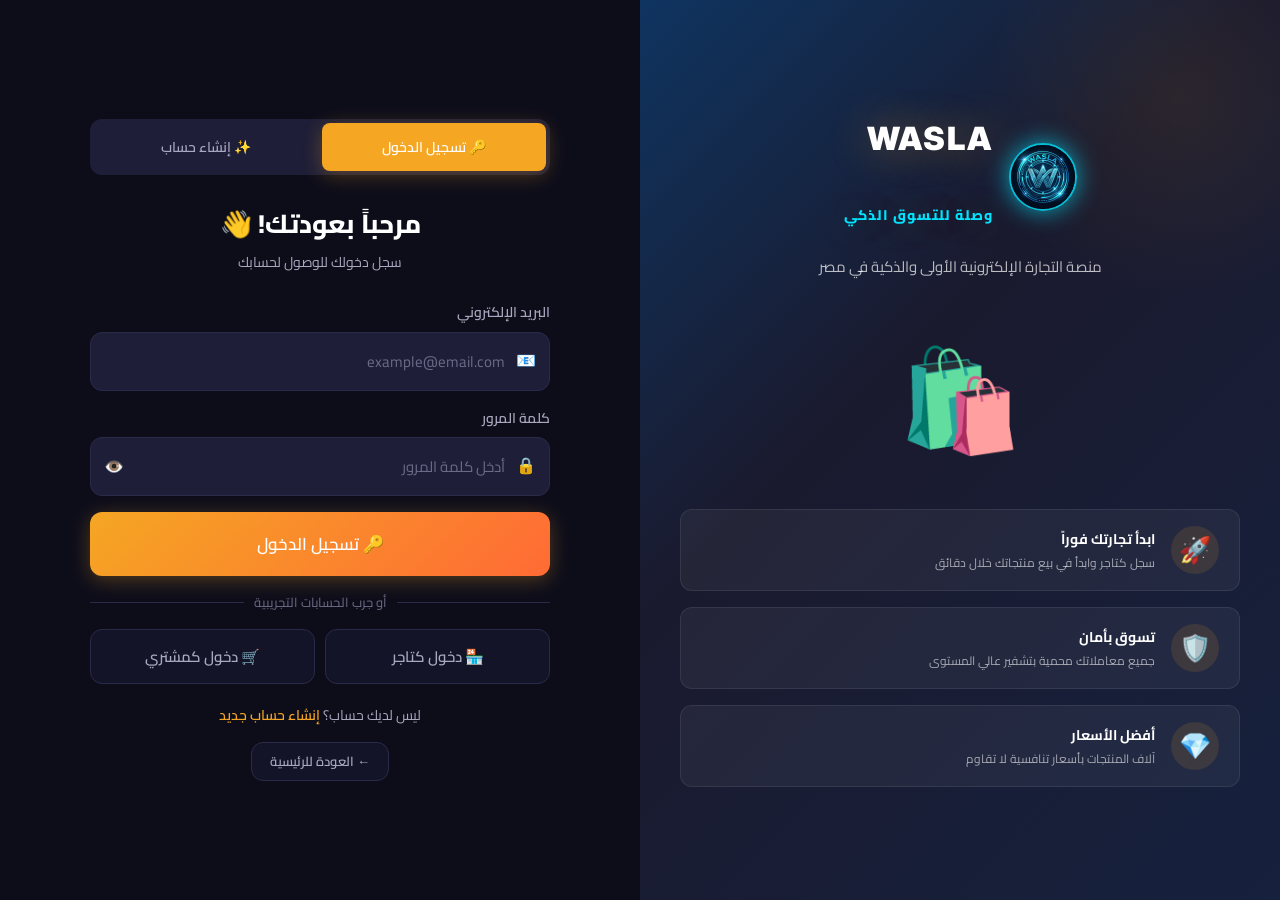
==== auth.html @ 7442930f "Add files via upload" ====
<!DOCTYPE html>
<html lang="ar" dir="rtl">
<head>
  <meta charset="UTF-8">
  <meta name="viewport" content="width=device-width, initial-scale=1.0">
  <title>تسجيل الدخول وإنشاء حساب - WASLA | وصلة</title>
  <link rel="icon" type="image/png" href="assets/logo.png">
  <link rel="stylesheet" href="css/style.css">
  <script>
    // Permanent session check: If already logged in, redirect directly to dashboard or shop!
    try {
      const rawUser = localStorage.getItem('souq_current_user');
      if (rawUser) {
        const u = JSON.parse(rawUser);
        if (u && u.id) {
          window.location.replace(u.role === 'merchant' ? 'merchant.html' : 'shop.html');
        }
      }
    } catch (e) {}
  </script>
  <style>
    body { min-height: 100vh; background: var(--bg-main); }
    .auth-page {
      min-height: 100vh;
      display: grid;
      grid-template-columns: 1fr 1fr;
    }
    .auth-left {
      background: linear-gradient(135deg, #0f3460 0%, #1a1a2e 40%, #16213e 100%);
      display: flex;
      flex-direction: column;
      justify-content: center;
      align-items: center;
      padding: 60px 40px;
      position: relative;
      overflow: hidden;
    }
    .auth-left::before {
      content: '';
      position: absolute;
      top: -100px; right: -100px;
      width: 400px; height: 400px;
      border-radius: 50%;
      background: radial-gradient(circle, rgba(245,166,35,0.08) 0%, transparent 70%);
    }
    .auth-left-content { position: relative; z-index: 2; text-align: center; width: 100%; }
    .auth-logo { font-size: 48px; font-weight: 900; color: var(--primary); margin-bottom: 8px; text-shadow: 0 0 40px rgba(245,166,35,0.4); }
    .auth-logo span { color: white; }
    .auth-tagline { color: rgba(255,255,255,0.7); font-size: 15px; margin-bottom: 40px; }
    .auth-features { display: flex; flex-direction: column; gap: 16px; text-align: right; }
    .auth-feature {
      display: flex; align-items: center; gap: 16px;
      background: rgba(255,255,255,0.05);
      border: 1px solid rgba(255,255,255,0.08);
      border-radius: var(--radius-md);
      padding: 16px 20px;
    }
    .auth-feature-icon {
      font-size: 26px; flex-shrink: 0;
      width: 48px; height: 48px;
      background: rgba(245,166,35,0.12);
      border-radius: 50%;
      display: flex; align-items: center; justify-content: center;
    }
    .auth-feature h4 { font-size: 14px; font-weight: 700; margin-bottom: 3px; }
    .auth-feature p { font-size: 12px; color: rgba(255,255,255,0.6); }
    .auth-illustration { margin: 30px 0; font-size: 100px; animation: heroFloat 4s ease-in-out infinite; display: block; }
    @keyframes heroFloat { 0%,100%{transform:translateY(0)} 50%{transform:translateY(-15px)} }

    .auth-right {
      display: flex; flex-direction: column;
      justify-content: center; align-items: center;
      padding: 40px 32px;
      background: var(--bg-main);
      overflow-y: auto;
    }
    .auth-box { width: 100%; max-width: 460px; }
    .auth-header { text-align: center; margin-bottom: 28px; }
    .auth-header h2 { font-size: 26px; font-weight: 800; margin-bottom: 6px; }
    .auth-header p { color: var(--text-secondary); font-size: 14px; }

    .auth-tabs {
      display: grid; grid-template-columns: 1fr 1fr;
      background: var(--bg-input);
      border-radius: var(--radius-md);
      padding: 4px; margin-bottom: 28px; gap: 4px;
    }
    .auth-tab {
      padding: 11px; border-radius: var(--radius-sm);
      text-align: center; font-size: 14px; font-weight: 600;
      cursor: pointer; transition: var(--transition);
      color: var(--text-secondary); font-family: var(--font-ar);
      border: none; background: transparent;
    }
    .auth-tab.active { background: var(--primary); color: white; box-shadow: var(--shadow-primary); }

    .role-selector { display: grid; grid-template-columns: 1fr 1fr; gap: 12px; margin-bottom: 20px; }
    .role-card {
      border: 2px solid var(--border);
      border-radius: var(--radius-md);
      padding: 18px 12px; text-align: center;
      cursor: pointer; transition: var(--transition);
      background: var(--bg-card); position: relative;
    }
    .role-card:hover { border-color: var(--primary); background: rgba(245,166,35,0.05); }
    .role-card.selected {
      border-color: var(--primary);
      background: rgba(245,166,35,0.08);
      box-shadow: 0 0 0 3px rgba(245,166,35,0.12);
    }
    .role-card-check {
      position: absolute; top: 8px; left: 8px;
      width: 20px; height: 20px; border-radius: 50%;
      background: var(--primary); color: white;
      display: flex; align-items: center; justify-content: center;
      font-size: 11px; font-weight: 700;
      opacity: 0; transition: var(--transition);
    }
    .role-card.selected .role-card-check { opacity: 1; }
    .role-icon { font-size: 36px; margin-bottom: 8px; display: block; }
    .role-title { font-size: 15px; font-weight: 700; margin-bottom: 4px; }
    .role-desc { font-size: 11px; color: var(--text-muted); line-height: 1.5; }

    .auth-form { display: flex; flex-direction: column; gap: 16px; }
    .input-group { position: relative; }
    .input-icon {
      position: absolute; right: 14px; top: 50%;
      transform: translateY(-50%); color: var(--text-muted);
      font-size: 16px; pointer-events: none;
    }
    .input-with-icon { padding-right: 44px !important; }
    .password-toggle {
      position: absolute; left: 14px; top: 50%;
      transform: translateY(-50%); background: none;
      border: none; color: var(--text-muted); cursor: pointer;
      font-size: 16px; padding: 0; transition: var(--transition);
    }
    .password-toggle:hover { color: var(--primary); }
    .form-row { display: grid; grid-template-columns: 1fr 1fr; gap: 12px; }

    .auth-divider {
      display: flex; align-items: center; gap: 10px;
      color: var(--text-muted); font-size: 13px;
    }
    .auth-divider::before, .auth-divider::after {
      content: ''; flex: 1; height: 1px; background: var(--border);
    }

    .error-msg {
      background: rgba(239,68,68,0.1);
      border: 1px solid rgba(239,68,68,0.3);
      border-radius: var(--radius-sm);
      padding: 10px 14px; color: var(--danger);
      font-size: 13px; display: none;
    }
    .error-msg.show { display: block; }
    .success-msg {
      background: rgba(34,197,94,0.1);
      border: 1px solid rgba(34,197,94,0.3);
      border-radius: var(--radius-sm);
      padding: 10px 14px; color: var(--success);
      font-size: 13px; display: none;
    }
    .success-msg.show { display: block; }

    .auth-footer { text-align: center; margin-top: 20px; font-size: 14px; color: var(--text-secondary); }
    .auth-footer a { color: var(--primary); font-weight: 600; cursor: pointer; }
    .terms-text { font-size: 12px; color: var(--text-muted); text-align: center; line-height: 1.6; }
    .terms-text a { color: var(--primary); }

    .auth-mobile-logo { display: none; }
    @media (max-width: 900px) {
      .auth-page { grid-template-columns: 1fr; }
      .auth-left { display: none; }
      .auth-mobile-logo { display: flex; }
      .auth-right { padding: 24px 16px; }
      .auth-box { max-width: 440px; }
    }
  </style>
</head>
<body>
  <div class="auth-page">
    <!-- Left Branding -->
    <div class="auth-left">
      <div class="auth-left-content">
        <div class="auth-logo" style="display:flex;align-items:center;gap:16px;justify-content:center">
          <img src="assets/logo.png" alt="WASLA Logo" style="width:68px;height:68px;border-radius:50%;box-shadow:0 0 24px rgba(0,229,255,0.7);border:2px solid rgba(0,229,255,0.8)">
          <div style="text-align:right">
            <span style="font-family:var(--font-en);font-size:32px;font-weight:900;letter-spacing:2px;color:white;display:block">WASLA</span>
            <span style="font-size:14px;color:var(--brand-cyan);font-weight:800;letter-spacing:1px">وصلة للتسوق الذكي</span>
          </div>
        </div>
        <p class="auth-tagline" style="margin-top:14px">منصة التجارة الإلكترونية الأولى والذكية في مصر</p>
        <span class="auth-illustration">🛍️</span>
        <div class="auth-features">
          <div class="auth-feature">
            <div class="auth-feature-icon">🚀</div>
            <div><h4>ابدأ تجارتك فوراً</h4><p>سجل كتاجر وابدأ في بيع منتجاتك خلال دقائق</p></div>
          </div>
          <div class="auth-feature">
            <div class="auth-feature-icon">🛡️</div>
            <div><h4>تسوق بأمان</h4><p>جميع معاملاتك محمية بتشفير عالي المستوى</p></div>
          </div>
          <div class="auth-feature">
            <div class="auth-feature-icon">💎</div>
            <div><h4>أفضل الأسعار</h4><p>آلاف المنتجات بأسعار تنافسية لا تقاوم</p></div>
          </div>
        </div>
      </div>
    </div>

    <!-- Right Form -->
    <div class="auth-right">
      <div class="auth-box">
        <!-- Mobile Logo (< 900px) -->
        <div class="auth-mobile-logo" style="align-items:center;gap:12px;justify-content:center;margin-bottom:20px">
          <img src="assets/logo.png" alt="WASLA Logo" style="width:46px;height:46px;border-radius:50%;box-shadow:0 0 16px rgba(0,229,255,0.6)">
          <div style="text-align:right">
            <span style="font-family:var(--font-en);font-size:22px;font-weight:900;color:white;letter-spacing:1px">WASLA</span>
            <span style="font-size:11px;color:var(--brand-cyan);font-weight:800;display:block">وصلة للتسوق الذكي</span>
          </div>
        </div>
        <div class="auth-tabs">
          <button class="auth-tab active" id="login-tab" onclick="switchTab('login')">🔑 تسجيل الدخول</button>
          <button class="auth-tab" id="register-tab" onclick="switchTab('register')">✨ إنشاء حساب</button>
        </div>

        <!-- LOGIN -->
        <div id="login-section">
          <div class="auth-header">
            <h2>مرحباً بعودتك! 👋</h2>
            <p>سجل دخولك للوصول لحسابك</p>
          </div>
          <form class="auth-form" onsubmit="handleLogin(event)">
            <div id="login-error" class="error-msg"></div>
            <div class="form-group">
              <label>البريد الإلكتروني</label>
              <div class="input-group">
                <span class="input-icon">📧</span>
                <input type="email" id="login-email" class="form-input input-with-icon" placeholder="example@email.com" required>
              </div>
            </div>
            <div class="form-group">
              <label>كلمة المرور</label>
              <div class="input-group">
                <span class="input-icon">🔒</span>
                <input type="password" id="login-password" class="form-input input-with-icon" placeholder="أدخل كلمة المرور" required style="padding-left:44px">
                <button type="button" class="password-toggle" onclick="togglePassword('login-password',this)">👁️</button>
              </div>
            </div>
            <button type="submit" class="btn btn-primary btn-full btn-lg" id="login-btn">🔑 تسجيل الدخول</button>
            <div class="auth-divider">أو جرب الحسابات التجريبية</div>
            <div style="display:grid;grid-template-columns:1fr 1fr;gap:10px">
              <button type="button" class="btn btn-ghost" onclick="demoLogin('merchant')">🏪 دخول كتاجر</button>
              <button type="button" class="btn btn-ghost" onclick="demoLogin('buyer')">🛒 دخول كمشتري</button>
            </div>
          </form>
        </div>

        <!-- REGISTER -->
        <div id="register-section" style="display:none">
          <div class="auth-header">
            <h2>إنشاء حساب جديد ✨</h2>
            <p>اختر نوع حسابك وابدأ الآن</p>
          </div>
          <div class="role-selector">
            <div class="role-card selected" id="role-buyer" onclick="selectRole('buyer')">
              <div class="role-card-check">✓</div>
              <span class="role-icon">🛒</span>
              <div class="role-title">مشتري</div>
              <div class="role-desc">تصفح وشترِ من آلاف المنتجات</div>
            </div>
            <div class="role-card" id="role-merchant" onclick="selectRole('merchant')">
              <div class="role-card-check">✓</div>
              <span class="role-icon">🏪</span>
              <div class="role-title">تاجر</div>
              <div class="role-desc">بيع منتجاتك لملايين العملاء</div>
            </div>
          </div>
          <form class="auth-form" onsubmit="handleRegister(event)">
            <div id="register-error" class="error-msg"></div>
            <div id="register-success" class="success-msg"></div>
            <div class="form-row">
              <div class="form-group">
                <label>الاسم الأول</label>
                <div class="input-group">
                  <span class="input-icon">👤</span>
                  <input type="text" id="reg-fname" class="form-input input-with-icon" placeholder="الاسم الأول" required>
                </div>
              </div>
              <div class="form-group">
                <label>الاسم الأخير</label>
                <div class="input-group">
                  <span class="input-icon">👤</span>
                  <input type="text" id="reg-lname" class="form-input input-with-icon" placeholder="الاسم الأخير" required>
                </div>
              </div>
            </div>
            <div class="form-group">
              <label>البريد الإلكتروني</label>
              <div class="input-group">
                <span class="input-icon">📧</span>
                <input type="email" id="reg-email" class="form-input input-with-icon" placeholder="example@email.com" required>
              </div>
            </div>
            <div class="form-group">
              <label>رقم الهاتف</label>
              <div class="input-group">
                <span class="input-icon">📱</span>
                <input type="tel" id="reg-phone" class="form-input input-with-icon" placeholder="01XXXXXXXXX">
              </div>
            </div>
            <div class="form-group" id="store-name-group" style="display:none">
              <label>اسم المتجر</label>
              <div class="input-group">
                <span class="input-icon">🏪</span>
                <input type="text" id="reg-store" class="form-input input-with-icon" placeholder="اسم متجرك">
              </div>
            </div>
            <div class="form-group">
              <label>كلمة المرور</label>
              <div class="input-group">
                <span class="input-icon">🔒</span>
                <input type="password" id="reg-password" class="form-input input-with-icon" placeholder="6 أحرف على الأقل" required style="padding-left:44px">
                <button type="button" class="password-toggle" onclick="togglePassword('reg-password',this)">👁️</button>
              </div>
            </div>
            <div class="form-group">
              <label>تأكيد كلمة المرور</label>
              <div class="input-group">
                <span class="input-icon">🔒</span>
                <input type="password" id="reg-password2" class="form-input input-with-icon" placeholder="أعد إدخال كلمة المرور" required style="padding-left:44px">
                <button type="button" class="password-toggle" onclick="togglePassword('reg-password2',this)">👁️</button>
              </div>
            </div>
            <button type="submit" class="btn btn-primary btn-full btn-lg" id="register-btn">✨ إنشاء الحساب</button>
            <p class="terms-text">بالتسجيل، أنت توافق على <a href="#">شروط الخدمة</a> و<a href="#">سياسة الخصوصية</a></p>
          </form>
        </div>

        <div class="auth-footer">
          <span id="auth-switch-text">ليس لديك حساب؟</span>
          <a id="auth-switch-link" onclick="switchTab('register')"> إنشاء حساب جديد</a>
        </div>
        <div style="margin-top:16px;text-align:center">
          <a href="index.html" class="btn btn-ghost btn-sm">← العودة للرئيسية</a>
        </div>
      </div>
    </div>
  </div>

  <div id="toast-container" class="toast-container"></div>
  <script src="js/app.js"></script>
  <script>
    let selectedRole = 'buyer';

    function switchTab(tab) {
      const isLogin = tab === 'login';
      document.getElementById('login-section').style.display = isLogin ? 'block' : 'none';
      document.getElementById('register-section').style.display = isLogin ? 'none' : 'block';
      document.getElementById('login-tab').classList.toggle('active', isLogin);
      document.getElementById('register-tab').classList.toggle('active', !isLogin);
      document.getElementById('auth-switch-text').textContent = isLogin ? 'ليس لديك حساب؟' : 'لديك حساب بالفعل؟';
      const link = document.getElementById('auth-switch-link');
      link.textContent = isLogin ? ' إنشاء حساب جديد' : ' تسجيل الدخول';
      link.onclick = () => switchTab(isLogin ? 'register' : 'login');
    }

    function selectRole(role) {
      selectedRole = role;
      document.getElementById('role-buyer').classList.toggle('selected', role === 'buyer');
      document.getElementById('role-merchant').classList.toggle('selected', role === 'merchant');
      document.getElementById('store-name-group').style.display = role === 'merchant' ? 'block' : 'none';
    }

    function togglePassword(id, btn) {
      const inp = document.getElementById(id);
      inp.type = inp.type === 'password' ? 'text' : 'password';
      btn.textContent = inp.type === 'password' ? '👁️' : '🙈';
    }

    function handleLogin(e) {
      e.preventDefault();
      const email = document.getElementById('login-email').value.trim();
      const password = document.getElementById('login-password').value;
      const errorEl = document.getElementById('login-error');
      const btn = document.getElementById('login-btn');
      btn.textContent = '⏳ جاري التحقق...'; btn.disabled = true;
      setTimeout(() => {
        const user = UsersDB.findByEmail(email);
        if (!user || user.password !== password) {
          errorEl.textContent = '❌ البريد الإلكتروني أو كلمة المرور غير صحيحة';
          errorEl.classList.add('show');
          btn.textContent = '🔑 تسجيل الدخول'; btn.disabled = false;
          return;
        }
        errorEl.classList.remove('show');
        Auth.login(user);
        showToast('مرحباً ' + user.name + '! 👋', 'success');
        setTimeout(() => { window.location.href = user.role === 'merchant' ? 'merchant.html' : 'shop.html'; }, 800);
      }, 700);
    }

    function handleRegister(e) {
      e.preventDefault();
      const fname = document.getElementById('reg-fname').value.trim();
      const lname = document.getElementById('reg-lname').value.trim();
      const email = document.getElementById('reg-email').value.trim();
      const phone = document.getElementById('reg-phone').value.trim();
      const store = document.getElementById('reg-store').value.trim();
      const pass = document.getElementById('reg-password').value;
      const pass2 = document.getElementById('reg-password2').value;
      const errEl = document.getElementById('register-error');
      const sucEl = document.getElementById('register-success');
      const btn = document.getElementById('register-btn');
      errEl.classList.remove('show'); sucEl.classList.remove('show');
      if (pass.length < 6) { errEl.textContent = '⚠️ كلمة المرور 6 أحرف على الأقل'; errEl.classList.add('show'); return; }
      if (pass !== pass2) { errEl.textContent = '⚠️ كلمتا المرور غير متطابقتان'; errEl.classList.add('show'); return; }
      if (UsersDB.findByEmail(email)) { errEl.textContent = '⚠️ البريد الإلكتروني مستخدم بالفعل'; errEl.classList.add('show'); return; }
      btn.textContent = '⏳ جاري الإنشاء...'; btn.disabled = true;
      setTimeout(() => {
        const user = UsersDB.add({ name: fname + ' ' + lname, email, phone, password: pass, role: selectedRole, storeName: selectedRole === 'merchant' ? store : null });
        Auth.login(user);
        sucEl.textContent = '🎉 تم إنشاء حسابك بنجاح! جاري التحويل...';
        sucEl.classList.add('show');
        setTimeout(() => { window.location.href = selectedRole === 'merchant' ? 'merchant.html' : 'shop.html'; }, 1000);
      }, 800);
    }

    function demoLogin(role) {
      const email = role === 'merchant'
        ? (UsersDB.findByEmail('merchant@wasla.com') ? 'merchant@wasla.com' : 'merchant@souqplus.com')
        : (UsersDB.findByEmail('buyer@wasla.com') ? 'buyer@wasla.com' : 'buyer@souqplus.com');
      let user = UsersDB.findByEmail(email);
      if (!user) user = UsersDB.add({ name: role === 'merchant' ? 'متجر وصلة التجريبي' : 'مشتري تجريبي', email, password: '123456', role, storeName: role === 'merchant' ? 'متجر وصلة إكسبريس' : null });
      Auth.login(user);
      showToast('دخلت كـ ' + (role === 'merchant' ? 'تاجر' : 'مشتري') + ' تجريبي 👋', 'success');
      setTimeout(() => { window.location.href = role === 'merchant' ? 'merchant.html' : 'shop.html'; }, 700);
    }

    document.addEventListener('DOMContentLoaded', () => {
      Auth.init();
      seedData();
      if (Auth.isLoggedIn()) {
        window.location.replace(Auth.isMerchant() ? 'merchant.html' : 'shop.html');
        return;
      }
      if (window.location.hash === '#register') switchTab('register');
    });
  </script>
</body>
</html>
---- css/style.css ----
/* ===================================
   SOUQ PLUS - Main Stylesheet
   =================================== */

@import url('https://fonts.googleapis.com/css2?family=Cairo:wght@300;400;500;600;700;800;900&family=Inter:wght@300;400;500;600;700&display=swap');

/* ===== CSS VARIABLES ===== */
:root {
  --primary: #f5a623;
  --primary-dark: #e0921a;
  --primary-light: #ffc95e;
  --brand-cyan: #00e5ff;
  --brand-cyan-dark: #00b4d8;
  --brand-cyan-glow: 0 0 20px rgba(0, 229, 255, 0.45);
  --brand-blue: #0084ff;
  --brand-gradient: linear-gradient(135deg, #00e5ff 0%, #0084ff 100%);
  --secondary: #1a1a2e;
  --secondary-light: #16213e;
  --accent: #0f3460;
  --accent-light: #1a4d8f;
  --bg-main: #0d0d1a;
  --bg-card: #141428;
  --bg-card-hover: #1c1c35;
  --bg-input: #1e1e38;
  --text-primary: #ffffff;
  --text-secondary: #a8a8c0;
  --text-muted: #6b6b88;
  --border: #2a2a4a;
  --border-light: #3a3a5c;
  --success: #22c55e;
  --danger: #ef4444;
  --warning: #f59e0b;
  --info: #3b82f6;
  --gradient-primary: linear-gradient(135deg, #f5a623, #ff6b35);
  --gradient-dark: linear-gradient(135deg, #1a1a2e, #0f3460);
  --gradient-card: linear-gradient(145deg, #141428, #1e1e38);
  --shadow-sm: 0 2px 8px rgba(0,0,0,0.3);
  --shadow-md: 0 4px 20px rgba(0,0,0,0.4);
  --shadow-lg: 0 8px 40px rgba(0,0,0,0.5);
  --shadow-primary: 0 4px 20px rgba(245,166,35,0.3);
  --radius-sm: 8px;
  --radius-md: 12px;
  --radius-lg: 20px;
  --radius-xl: 30px;
  --transition: all 0.3s cubic-bezier(0.4, 0, 0.2, 1);
  --font-ar: 'Cairo', sans-serif;
  --font-en: 'Inter', sans-serif;
}

/* ===== RESET & BASE ===== */
*, *::before, *::after {
  margin: 0;
  padding: 0;
  box-sizing: border-box;
}

html {
  scroll-behavior: smooth;
  overflow-x: hidden;
  max-width: 100vw;
}

body {
  font-family: var(--font-ar);
  background-color: var(--bg-main);
  color: var(--text-primary);
  line-height: 1.6;
  overflow-x: hidden;
  max-width: 100vw;
  width: 100%;
  direction: rtl;
}

body.ltr {
  direction: ltr;
  font-family: var(--font-en);
}

a {
  text-decoration: none;
  color: inherit;
  transition: var(--transition);
}

ul { list-style: none; }

img {
  max-width: 100%;
  display: block;
}

input, button, textarea, select {
  font-family: inherit;
  outline: none;
  border: none;
}

/* ===== SCROLLBAR ===== */
::-webkit-scrollbar { width: 6px; }
::-webkit-scrollbar-track { background: var(--bg-main); }
::-webkit-scrollbar-thumb { background: var(--border-light); border-radius: 3px; }
::-webkit-scrollbar-thumb:hover { background: var(--primary); }

/* ===== UTILITY CLASSES ===== */
.container {
  max-width: 1400px;
  margin: 0 auto;
  padding: 0 24px;
}

.flex { display: flex; }
.flex-center { display: flex; align-items: center; justify-content: center; }
.flex-between { display: flex; align-items: center; justify-content: space-between; }
.flex-col { display: flex; flex-direction: column; }
.gap-1 { gap: 8px; }
.gap-2 { gap: 16px; }
.gap-3 { gap: 24px; }
.gap-4 { gap: 32px; }

.grid-2 { display: grid; grid-template-columns: repeat(2, 1fr); gap: 24px; }
.grid-3 { display: grid; grid-template-columns: repeat(3, 1fr); gap: 24px; }
.grid-4 { display: grid; grid-template-columns: repeat(4, 1fr); gap: 24px; }

.text-center { text-align: center; }
.text-primary-color { color: var(--primary); }
.text-muted { color: var(--text-muted); }
.text-secondary { color: var(--text-secondary); }

.mt-1 { margin-top: 8px; }
.mt-2 { margin-top: 16px; }
.mt-3 { margin-top: 24px; }
.mt-4 { margin-top: 32px; }
.mb-1 { margin-bottom: 8px; }
.mb-2 { margin-bottom: 16px; }
.mb-3 { margin-bottom: 24px; }
.mb-4 { margin-bottom: 32px; }

.hidden { display: none !important; }
.visible { display: block !important; }

/* ===== BUTTONS ===== */
.btn {
  display: inline-flex;
  align-items: center;
  justify-content: center;
  gap: 8px;
  padding: 12px 28px;
  border-radius: var(--radius-md);
  font-size: 15px;
  font-weight: 600;
  cursor: pointer;
  transition: var(--transition);
  border: none;
  font-family: var(--font-ar);
  white-space: nowrap;
}

.btn-primary {
  background: var(--gradient-primary);
  color: white;
  box-shadow: var(--shadow-primary);
}

.btn-primary:hover {
  transform: translateY(-2px);
  box-shadow: 0 8px 30px rgba(245,166,35,0.4);
}

.btn-primary:active { transform: translateY(0); }

.btn-secondary {
  background: transparent;
  color: var(--primary);
  border: 2px solid var(--primary);
}

.btn-secondary:hover {
  background: var(--primary);
  color: white;
  transform: translateY(-2px);
}

.btn-ghost {
  background: var(--bg-card);
  color: var(--text-secondary);
  border: 1px solid var(--border);
}

.btn-ghost:hover {
  background: var(--bg-card-hover);
  color: var(--text-primary);
  border-color: var(--border-light);
}

.btn-danger {
  background: var(--danger);
  color: white;
}

.btn-danger:hover {
  background: #dc2626;
  transform: translateY(-2px);
}

.btn-success {
  background: var(--success);
  color: white;
}

.btn-success:hover {
  background: #16a34a;
  transform: translateY(-2px);
}

.btn-sm { padding: 8px 18px; font-size: 13px; }
.btn-lg { padding: 16px 40px; font-size: 17px; }
.btn-icon { padding: 10px; border-radius: 50%; width: 42px; height: 42px; }
.btn-full { width: 100%; }

/* ===== INPUTS ===== */
.form-group {
  display: flex;
  flex-direction: column;
  gap: 8px;
}

.form-group label {
  font-size: 14px;
  font-weight: 600;
  color: var(--text-secondary);
}

.form-input {
  background: var(--bg-input);
  border: 1.5px solid var(--border);
  border-radius: var(--radius-md);
  padding: 14px 18px;
  color: var(--text-primary);
  font-size: 15px;
  font-family: var(--font-ar);
  transition: var(--transition);
  width: 100%;
}

.form-input:focus {
  border-color: var(--primary);
  box-shadow: 0 0 0 3px rgba(245,166,35,0.15);
  background: var(--bg-card);
}

.form-input::placeholder { color: var(--text-muted); }

.form-input.error {
  border-color: var(--danger);
  box-shadow: 0 0 0 3px rgba(239,68,68,0.15);
}

select.form-input {
  cursor: pointer;
  appearance: none;
}

textarea.form-input {
  resize: vertical;
  min-height: 100px;
}

/* ===== NAVBAR ===== */
.navbar {
  position: sticky;
  top: 0;
  z-index: 1000;
  background: rgba(13, 13, 26, 0.97);
  backdrop-filter: blur(24px);
  -webkit-backdrop-filter: blur(24px);
  border-bottom: 1px solid var(--border);
  padding: 0 24px;
  box-shadow: 0 2px 20px rgba(0,0,0,0.3);
}

.navbar-inner {
  max-width: 1400px;
  margin: 0 auto;
  height: 68px;
  display: flex;
  align-items: center;
  justify-content: space-between;
  gap: 20px;
}

.navbar-logo {
  display: flex;
  align-items: center;
  gap: 12px;
  text-decoration: none;
  flex-shrink: 0;
  transition: var(--transition);
}

.navbar-logo-img {
  width: 44px;
  height: 44px;
  border-radius: 50%;
  object-fit: cover;
  box-shadow: 0 0 16px rgba(0, 229, 255, 0.6);
  border: 2px solid rgba(0, 229, 255, 0.7);
  transition: transform 0.3s cubic-bezier(0.4, 0, 0.2, 1), box-shadow 0.3s ease;
  flex-shrink: 0;
}

.navbar-logo:hover .navbar-logo-img {
  transform: rotate(10deg) scale(1.08);
  box-shadow: 0 0 25px rgba(0, 229, 255, 0.9);
}

.navbar-brand-text {
  display: flex;
  flex-direction: column;
  line-height: 1.1;
}

.navbar-brand-name {
  font-family: var(--font-en);
  font-weight: 900;
  font-size: 20px;
  letter-spacing: 2px;
  color: #ffffff;
  text-shadow: 0 0 14px rgba(0, 229, 255, 0.5);
  display: flex;
  align-items: center;
  gap: 4px;
}

.navbar-brand-sub {
  font-family: var(--font-ar);
  font-size: 11px;
  font-weight: 800;
  color: var(--brand-cyan);
  letter-spacing: 0.8px;
}

/* Mobile search container hidden on desktop, rendered on mobile */
.navbar-mobile-search {
  display: none;
  width: 100%;
  padding: 4px 0 10px 0;
  box-sizing: border-box;
}

.mobile-search-inner {
  position: relative;
  width: 100%;
  display: flex;
  align-items: center;
}

.mobile-search-icon {
  position: absolute;
  right: 14px;
  top: 50%;
  transform: translateY(-50%);
  font-size: 15px;
  color: var(--text-muted);
  pointer-events: none;
  z-index: 2;
}

.mobile-search-inner input {
  width: 100%;
  background: var(--bg-input);
  border: 1.5px solid var(--border);
  border-radius: 50px;
  padding: 9px 38px 9px 65px;
  color: var(--text-primary);
  font-size: 13px;
  font-family: var(--font-ar);
  outline: none;
  transition: var(--transition);
  box-sizing: border-box;
}

.mobile-search-inner input:focus {
  border-color: var(--brand-cyan);
  box-shadow: 0 0 0 3px rgba(0, 229, 255, 0.15);
  background: var(--bg-card);
}

.mobile-search-go {
  position: absolute;
  left: 5px;
  top: 50%;
  transform: translateY(-50%);
  background: var(--brand-gradient);
  border: none;
  border-radius: 50px;
  padding: 6px 14px;
  cursor: pointer;
  display: flex;
  align-items: center;
  justify-content: center;
  color: #0b1329;
  font-weight: 800;
  font-size: 12px;
  font-family: var(--font-ar);
  box-shadow: 0 2px 8px rgba(0, 229, 255, 0.35);
  transition: var(--transition);
}

.mobile-search-go:hover {
  transform: translateY(-50%) scale(1.05);
  box-shadow: 0 0 14px rgba(0, 229, 255, 0.6);
}

.navbar-search {
  flex: 1;
  max-width: 560px;
  position: relative;
}

.navbar-search input {
  width: 100%;
  background: var(--bg-input);
  border: 1.5px solid var(--border);
  border-radius: var(--radius-xl);
  padding: 10px 50px 10px 20px;
  color: var(--text-primary);
  font-size: 14px;
  font-family: var(--font-ar);
  transition: var(--transition);
}

.navbar-search input:focus {
  border-color: var(--primary);
  box-shadow: 0 0 0 3px rgba(245,166,35,0.12);
  background: var(--bg-card);
}

.navbar-search input::placeholder { color: var(--text-muted); }

.navbar-search-btn {
  position: absolute;
  left: 8px;
  top: 50%;
  transform: translateY(-50%);
  background: var(--gradient-primary);
  border: none;
  border-radius: 50%;
  width: 34px;
  height: 34px;
  cursor: pointer;
  display: flex;
  align-items: center;
  justify-content: center;
  color: white;
  font-size: 15px;
  transition: var(--transition);
}

.navbar-search-btn:hover { transform: translateY(-50%) scale(1.1); }

.navbar-actions {
  display: flex;
  align-items: center;
  gap: 8px;
}

.nav-icon-btn {
  position: relative;
  background: var(--bg-card);
  border: 1px solid var(--border);
  border-radius: var(--radius-md);
  padding: 10px 14px;
  color: var(--text-secondary);
  cursor: pointer;
  display: flex;
  align-items: center;
  gap: 6px;
  font-size: 14px;
  font-family: var(--font-ar);
  transition: var(--transition);
  text-decoration: none;
}

.nav-icon-btn:hover {
  border-color: var(--primary);
  color: var(--primary);
  background: var(--bg-card-hover);
}

.nav-badge {
  position: absolute;
  top: -6px;
  left: -6px;
  background: var(--primary);
  color: white;
  font-size: 10px;
  font-weight: 700;
  width: 18px;
  height: 18px;
  border-radius: 50%;
  display: flex;
  align-items: center;
  justify-content: center;
}

.nav-desktop-only {
  display: inline-flex;
}

.nav-label-desktop {
  display: inline;
}

.nav-login-pill {
  position: relative;
  background: rgba(0, 229, 255, 0.12);
  border: 1px solid rgba(0, 229, 255, 0.35);
  border-radius: var(--radius-xl);
  padding: 8px 14px;
  color: var(--brand-cyan);
  cursor: pointer;
  display: inline-flex;
  align-items: center;
  gap: 6px;
  font-size: 13px;
  font-weight: 700;
  font-family: var(--font-ar);
  transition: var(--transition);
  text-decoration: none;
}

.nav-login-pill:hover {
  background: rgba(0, 229, 255, 0.22);
  border-color: var(--brand-cyan);
  color: #ffffff;
  box-shadow: 0 0 12px rgba(0, 229, 255, 0.3);
}

.nav-user-menu {
  position: relative;
}

.nav-user-btn {
  display: flex;
  align-items: center;
  gap: 10px;
  background: var(--bg-card);
  border: 1px solid var(--border);
  border-radius: var(--radius-md);
  padding: 8px 14px;
  cursor: pointer;
  transition: var(--transition);
  color: var(--text-primary);
  font-family: var(--font-ar);
  font-size: 14px;
}

.nav-user-btn:hover {
  border-color: var(--primary);
  background: var(--bg-card-hover);
}

.nav-user-avatar {
  width: 32px;
  height: 32px;
  border-radius: 50%;
  background: var(--gradient-primary);
  display: flex;
  align-items: center;
  justify-content: center;
  font-weight: 700;
  font-size: 13px;
  color: white;
}

.nav-dropdown {
  position: absolute;
  top: calc(100% + 10px);
  left: 0;
  background: var(--bg-card);
  border: 1px solid var(--border);
  border-radius: var(--radius-md);
  min-width: 180px;
  box-shadow: var(--shadow-lg);
  opacity: 0;
  visibility: hidden;
  transform: translateY(-10px);
  transition: var(--transition);
  z-index: 100;
  overflow: hidden;
}

.nav-user-menu:hover .nav-dropdown,
.nav-dropdown.show {
  opacity: 1;
  visibility: visible;
  transform: translateY(0);
}

.nav-dropdown a, .nav-dropdown button {
  display: flex;
  align-items: center;
  gap: 10px;
  padding: 12px 18px;
  color: var(--text-secondary);
  font-size: 14px;
  transition: var(--transition);
  cursor: pointer;
  width: 100%;
  background: transparent;
  font-family: var(--font-ar);
  text-align: right;
}

.nav-dropdown a:hover, .nav-dropdown button:hover {
  background: var(--bg-card-hover);
  color: var(--primary);
}

/* ===== HERO SECTION ===== */
.hero {
  position: relative;
  min-height: 600px;
  display: flex;
  align-items: center;
  overflow: hidden;
  background: var(--gradient-dark);
}

.hero-bg {
  position: absolute;
  inset: 0;
  background: 
    radial-gradient(ellipse at 70% 50%, rgba(245,166,35,0.08) 0%, transparent 60%),
    radial-gradient(ellipse at 30% 80%, rgba(15,52,96,0.4) 0%, transparent 60%);
}

.hero-particles {
  position: absolute;
  inset: 0;
  overflow: hidden;
}

.hero-particle {
  position: absolute;
  border-radius: 50%;
  animation: float 6s ease-in-out infinite;
}

@keyframes float {
  0%, 100% { transform: translateY(0px) rotate(0deg); opacity: 0.5; }
  50% { transform: translateY(-30px) rotate(180deg); opacity: 1; }
}

.hero-content {
  position: relative;
  z-index: 2;
  max-width: 1400px;
  margin: 0 auto;
  padding: 80px 24px;
  display: grid;
  grid-template-columns: 1fr 1fr;
  gap: 60px;
  align-items: center;
}

.hero-text h1 {
  font-size: clamp(36px, 5vw, 60px);
  font-weight: 900;
  line-height: 1.2;
  margin-bottom: 20px;
}

.hero-text h1 .highlight {
  background: var(--gradient-primary);
  -webkit-background-clip: text;
  -webkit-text-fill-color: transparent;
  background-clip: text;
}

.hero-text p {
  font-size: 18px;
  color: var(--text-secondary);
  margin-bottom: 36px;
  line-height: 1.8;
}

.hero-actions {
  display: flex;
  gap: 16px;
  flex-wrap: wrap;
}

.hero-stats {
  display: flex;
  gap: 32px;
  margin-top: 48px;
}

.hero-stat {
  text-align: center;
}

.hero-stat-num {
  font-size: 28px;
  font-weight: 800;
  color: var(--primary);
}

.hero-stat-label {
  font-size: 13px;
  color: var(--text-muted);
}

.hero-image {
  display: flex;
  justify-content: center;
  align-items: center;
  position: relative;
}

.hero-image img {
  border-radius: var(--radius-lg);
  box-shadow: var(--shadow-lg), 0 0 60px rgba(245,166,35,0.15);
  animation: heroFloat 4s ease-in-out infinite;
  max-height: 450px;
  object-fit: cover;
}

@keyframes heroFloat {
  0%, 100% { transform: translateY(0px); }
  50% { transform: translateY(-15px); }
}

/* ===== CATEGORY SECTION ===== */
.section {
  padding: 60px 0;
}

.section-header {
  margin-bottom: 40px;
}

.section-header h2 {
  font-size: 28px;
  font-weight: 800;
}

.section-header h2 .bar {
  display: inline-block;
  width: 4px;
  height: 28px;
  background: var(--gradient-primary);
  border-radius: 2px;
  margin-left: 12px;
  vertical-align: middle;
}

.section-header p {
  color: var(--text-secondary);
  margin-top: 8px;
}

.category-grid {
  display: grid;
  grid-template-columns: repeat(auto-fill, minmax(130px, 1fr));
  gap: 16px;
}

.category-card {
  background: var(--bg-card);
  border: 1px solid var(--border);
  border-radius: var(--radius-lg);
  padding: 24px 16px;
  text-align: center;
  cursor: pointer;
  transition: var(--transition);
  text-decoration: none;
  color: var(--text-primary);
}

.category-card:hover {
  border-color: var(--primary);
  background: var(--bg-card-hover);
  transform: translateY(-4px);
  box-shadow: 0 10px 30px rgba(245,166,35,0.15);
}

.category-icon {
  font-size: 36px;
  margin-bottom: 12px;
  display: block;
}

.category-name {
  font-size: 14px;
  font-weight: 600;
}

/* ===== PRODUCT CARDS ===== */
.products-grid {
  display: grid;
  grid-template-columns: repeat(auto-fill, minmax(220px, 1fr));
  gap: 20px;
}

.product-card {
  background: var(--bg-card);
  border: 1px solid var(--border);
  border-radius: var(--radius-lg);
  overflow: hidden;
  transition: var(--transition);
  cursor: pointer;
  position: relative;
  display: flex;
  flex-direction: column;
}

.product-card:hover {
  border-color: rgba(245,166,35,0.5);
  transform: translateY(-5px);
  box-shadow: 0 12px 40px rgba(0,0,0,0.4), 0 0 0 1px rgba(245,166,35,0.15);
}

.product-card-image {
  position: relative;
  aspect-ratio: 1;
  overflow: hidden;
  background: var(--bg-input);
  flex-shrink: 0;
}

.product-card-image img {
  width: 100%;
  height: 100%;
  object-fit: cover;
  transition: transform 0.5s cubic-bezier(0.4, 0, 0.2, 1);
}

.product-card:hover .product-card-image img {
  transform: scale(1.1);
}

.product-card-badge {
  position: absolute;
  top: 10px;
  right: 10px;
  background: var(--danger);
  color: white;
  font-size: 11px;
  font-weight: 800;
  padding: 3px 10px;
  border-radius: var(--radius-xl);
  letter-spacing: 0.3px;
}

.product-card-actions {
  position: absolute;
  top: 10px;
  left: 10px;
  display: flex;
  flex-direction: column;
  gap: 8px;
  opacity: 0;
  transform: translateX(-8px);
  transition: all 0.3s ease;
}

.product-card:hover .product-card-actions {
  opacity: 1;
  transform: translateX(0);
}

.product-action-btn {
  width: 34px;
  height: 34px;
  border-radius: 50%;
  background: rgba(13, 13, 26, 0.85);
  backdrop-filter: blur(8px);
  border: 1px solid var(--border);
  color: var(--text-secondary);
  cursor: pointer;
  display: flex;
  align-items: center;
  justify-content: center;
  font-size: 15px;
  transition: var(--transition);
  text-decoration: none;
}

.product-action-btn:hover {
  background: var(--primary);
  color: white;
  border-color: var(--primary);
  transform: scale(1.1);
}

.product-card-body {
  padding: 14px;
  display: flex;
  flex-direction: column;
  flex: 1;
}

.product-card-seller {
  font-size: 11px;
  color: var(--text-muted);
  margin-bottom: 5px;
  display: flex;
  align-items: center;
  gap: 4px;
}

.product-card-name {
  font-size: 14px;
  font-weight: 700;
  margin-bottom: 8px;
  line-height: 1.45;
  color: var(--text-primary);
  display: -webkit-box;
  -webkit-line-clamp: 2;
  -webkit-box-orient: vertical;
  overflow: hidden;
  flex: 1;
}

.product-card-rating {
  display: flex;
  align-items: center;
  gap: 5px;
  margin-bottom: 10px;
  font-size: 12px;
}

.stars { color: var(--primary); letter-spacing: 1px; }
.rating-count { color: var(--text-muted); }

.product-card-price {
  display: flex;
  align-items: baseline;
  gap: 7px;
  margin-bottom: 12px;
  flex-wrap: wrap;
}

.price-current {
  font-size: 19px;
  font-weight: 900;
  color: var(--primary);
  line-height: 1;
}

.price-currency {
  font-size: 12px;
  font-weight: 700;
  color: var(--primary);
}

.price-old {
  font-size: 13px;
  color: var(--text-muted);
  text-decoration: line-through;
}

.product-card-footer {
  display: flex;
  gap: 8px;
}

/* ===== BANNER ===== */
.promo-banner {
  background: var(--gradient-primary);
  border-radius: var(--radius-lg);
  padding: 40px;
  display: flex;
  align-items: center;
  justify-content: space-between;
  overflow: hidden;
  position: relative;
}

.promo-banner::before {
  content: '';
  position: absolute;
  top: -50%;
  left: -10%;
  width: 300px;
  height: 300px;
  border-radius: 50%;
  background: rgba(255,255,255,0.1);
}

.promo-banner::after {
  content: '';
  position: absolute;
  bottom: -60%;
  left: 30%;
  width: 400px;
  height: 400px;
  border-radius: 50%;
  background: rgba(255,255,255,0.05);
}

.promo-text { position: relative; z-index: 1; }
.promo-text h3 { font-size: 28px; font-weight: 900; color: white; }
.promo-text p { color: rgba(255,255,255,0.85); margin-top: 8px; font-size: 16px; }
.promo-action { position: relative; z-index: 1; }

/* ===== TOAST NOTIFICATIONS ===== */
.toast-container {
  position: fixed;
  bottom: 24px;
  left: 24px;
  z-index: 9999;
  display: flex;
  flex-direction: column;
  gap: 10px;
}

.toast {
  background: var(--bg-card);
  border: 1px solid var(--border);
  border-radius: var(--radius-md);
  padding: 14px 18px;
  display: flex;
  align-items: center;
  gap: 12px;
  min-width: 280px;
  max-width: 380px;
  box-shadow: var(--shadow-lg);
  animation: toastIn 0.3s ease;
  border-right: 4px solid var(--primary);
}

.toast.success { border-right-color: var(--success); }
.toast.error { border-right-color: var(--danger); }
.toast.info { border-right-color: var(--info); }

@keyframes toastIn {
  from { transform: translateX(-100%); opacity: 0; }
  to { transform: translateX(0); opacity: 1; }
}

@keyframes toastOut {
  from { transform: translateX(0); opacity: 1; }
  to { transform: translateX(-100%); opacity: 0; }
}

.toast-icon { font-size: 20px; flex-shrink: 0; }
.toast-message { font-size: 14px; font-weight: 500; }

/* ===== FOOTER ===== */
.footer {
  background: var(--secondary);
  border-top: 1px solid var(--border);
  padding: 60px 0 30px;
  margin-top: 80px;
}

.footer-grid {
  display: grid;
  grid-template-columns: 2fr 1fr 1fr 1fr;
  gap: 40px;
  margin-bottom: 40px;
}

.footer-brand .logo {
  font-size: 28px;
  font-weight: 900;
  color: var(--primary);
  margin-bottom: 16px;
}

.footer-brand p {
  color: var(--text-secondary);
  font-size: 14px;
  line-height: 1.8;
}

.footer-social {
  display: flex;
  gap: 10px;
  margin-top: 20px;
}

.social-btn {
  width: 38px;
  height: 38px;
  border-radius: 50%;
  background: var(--bg-card);
  border: 1px solid var(--border);
  display: flex;
  align-items: center;
  justify-content: center;
  font-size: 16px;
  color: var(--text-secondary);
  transition: var(--transition);
  cursor: pointer;
}

.social-btn:hover {
  background: var(--primary);
  color: white;
  border-color: var(--primary);
}

.footer-col h4 {
  font-size: 16px;
  font-weight: 700;
  margin-bottom: 16px;
  color: var(--text-primary);
}

.footer-col ul li {
  margin-bottom: 10px;
}

.footer-col ul li a {
  color: var(--text-secondary);
  font-size: 14px;
  transition: var(--transition);
}

.footer-col ul li a:hover { color: var(--primary); }

.footer-bottom {
  border-top: 1px solid var(--border);
  padding-top: 24px;
  display: flex;
  align-items: center;
  justify-content: space-between;
  font-size: 13px;
  color: var(--text-muted);
}

/* ===== MODAL ===== */
.modal-overlay {
  position: fixed;
  inset: 0;
  background: rgba(0,0,0,0.7);
  backdrop-filter: blur(8px);
  z-index: 9000;
  display: flex;
  align-items: center;
  justify-content: center;
  opacity: 0;
  visibility: hidden;
  transition: var(--transition);
}

.modal-overlay.show {
  opacity: 1;
  visibility: visible;
}

.modal {
  background: var(--bg-card);
  border: 1px solid var(--border);
  border-radius: var(--radius-xl);
  padding: 40px;
  width: 90%;
  max-width: 500px;
  max-height: 90vh;
  overflow-y: auto;
  transform: scale(0.9) translateY(20px);
  transition: var(--transition);
  box-shadow: var(--shadow-lg);
}

.modal-overlay.show .modal {
  transform: scale(1) translateY(0);
}

.modal-header {
  display: flex;
  align-items: center;
  justify-content: space-between;
  margin-bottom: 24px;
}

.modal-title {
  font-size: 20px;
  font-weight: 700;
}

.modal-close {
  background: var(--bg-input);
  border: 1px solid var(--border);
  border-radius: 50%;
  width: 36px;
  height: 36px;
  cursor: pointer;
  display: flex;
  align-items: center;
  justify-content: center;
  color: var(--text-secondary);
  font-size: 18px;
  transition: var(--transition);
}

.modal-close:hover {
  background: var(--danger);
  color: white;
  border-color: var(--danger);
}

/* ===== LOADING SPINNER ===== */
.spinner {
  width: 40px;
  height: 40px;
  border: 3px solid var(--border);
  border-top-color: var(--primary);
  border-radius: 50%;
  animation: spin 0.8s linear infinite;
}

@keyframes spin {
  to { transform: rotate(360deg); }
}

.loading-overlay {
  position: fixed;
  inset: 0;
  background: var(--bg-main);
  z-index: 9999;
  display: flex;
  align-items: center;
  justify-content: center;
  flex-direction: column;
  gap: 20px;
}

.loading-logo {
  font-size: 40px;
  font-weight: 900;
  color: var(--primary);
  animation: pulse 1.5s ease-in-out infinite;
}

@keyframes pulse {
  0%, 100% { opacity: 1; transform: scale(1); }
  50% { opacity: 0.6; transform: scale(0.95); }
}

/* ===== EMPTY STATE ===== */
.empty-state {
  text-align: center;
  padding: 80px 24px;
  color: var(--text-muted);
}

.empty-state-icon {
  font-size: 64px;
  margin-bottom: 20px;
  opacity: 0.5;
}

.empty-state h3 {
  font-size: 22px;
  font-weight: 700;
  color: var(--text-secondary);
  margin-bottom: 10px;
}

.empty-state p {
  font-size: 15px;
  margin-bottom: 24px;
}

/* ===== BREADCRUMB ===== */
.breadcrumb {
  display: flex;
  align-items: center;
  gap: 8px;
  font-size: 13px;
  color: var(--text-muted);
  margin-bottom: 24px;
}

.breadcrumb a { color: var(--text-muted); }
.breadcrumb a:hover { color: var(--primary); }
.breadcrumb-sep { color: var(--border-light); }
.breadcrumb-current { color: var(--text-secondary); }

/* ===== PAGE HEADER ===== */
.page-header {
  background: var(--gradient-dark);
  padding: 50px 0;
  border-bottom: 1px solid var(--border);
  margin-bottom: 40px;
}

.page-header h1 {
  font-size: 32px;
  font-weight: 800;
}

.page-header p {
  color: var(--text-secondary);
  margin-top: 8px;
}

/* ===== CARD ===== */
.card {
  background: var(--bg-card);
  border: 1px solid var(--border);
  border-radius: var(--radius-lg);
  padding: 24px;
  transition: var(--transition);
}

.card:hover {
  border-color: var(--border-light);
  box-shadow: var(--shadow-md);
}

/* ===== BADGE ===== */
.badge {
  display: inline-flex;
  align-items: center;
  gap: 4px;
  padding: 4px 12px;
  border-radius: var(--radius-xl);
  font-size: 12px;
  font-weight: 600;
}

.badge-primary { background: rgba(245,166,35,0.15); color: var(--primary); }
.badge-success { background: rgba(34,197,94,0.15); color: var(--success); }
.badge-danger { background: rgba(239,68,68,0.15); color: var(--danger); }
.badge-info { background: rgba(59,130,246,0.15); color: var(--info); }

/* ===== TABS ===== */
.tabs {
  display: flex;
  gap: 4px;
  background: var(--bg-input);
  border-radius: var(--radius-lg);
  padding: 4px;
  width: fit-content;
}

.tab-btn {
  padding: 10px 24px;
  border-radius: var(--radius-md);
  font-size: 14px;
  font-weight: 600;
  cursor: pointer;
  transition: var(--transition);
  color: var(--text-secondary);
  font-family: var(--font-ar);
  border: none;
  background: transparent;
}

.tab-btn.active {
  background: var(--primary);
  color: white;
  box-shadow: var(--shadow-primary);
}

.tab-btn:hover:not(.active) { color: var(--text-primary); }

/* ===== RANGE SLIDER ===== */
input[type="range"] {
  -webkit-appearance: none;
  appearance: none;
  width: 100%;
  height: 4px;
  background: var(--border);
  border-radius: 2px;
  outline: none;
}

input[type="range"]::-webkit-slider-thumb {
  -webkit-appearance: none;
  appearance: none;
  width: 18px;
  height: 18px;
  border-radius: 50%;
  background: var(--primary);
  cursor: pointer;
  box-shadow: 0 0 0 3px rgba(245,166,35,0.2);
}

/* ===== CHECKBOX & RADIO ===== */
input[type="checkbox"], input[type="radio"] {
  appearance: none;
  -webkit-appearance: none;
  width: 18px;
  height: 18px;
  border: 2px solid var(--border);
  border-radius: 4px;
  cursor: pointer;
  transition: var(--transition);
  flex-shrink: 0;
  position: relative;
}

input[type="radio"] { border-radius: 50%; }

input[type="checkbox"]:checked, input[type="radio"]:checked {
  background: var(--primary);
  border-color: var(--primary);
}

input[type="checkbox"]:checked::after {
  content: '✓';
  position: absolute;
  top: 50%;
  left: 50%;
  transform: translate(-50%, -50%);
  color: white;
  font-size: 11px;
  font-weight: 700;
}

input[type="radio"]:checked::after {
  content: '';
  position: absolute;
  top: 50%;
  left: 50%;
  transform: translate(-50%, -50%);
  width: 8px;
  height: 8px;
  border-radius: 50%;
  background: white;
}

/* ===== QUANTITY CONTROL ===== */
.qty-control {
  display: flex;
  align-items: center;
  gap: 0;
  background: var(--bg-input);
  border: 1px solid var(--border);
  border-radius: var(--radius-md);
  overflow: hidden;
  width: fit-content;
}

.qty-btn {
  width: 36px;
  height: 36px;
  display: flex;
  align-items: center;
  justify-content: center;
  cursor: pointer;
  background: transparent;
  color: var(--text-secondary);
  font-size: 18px;
  border: none;
  font-family: var(--font-ar);
  transition: var(--transition);
}

.qty-btn:hover {
  background: var(--primary);
  color: white;
}

.qty-value {
  min-width: 40px;
  text-align: center;
  font-weight: 700;
  font-size: 15px;
  color: var(--text-primary);
}

/* ===== STAR RATING ===== */
.star-rating {
  display: flex;
  gap: 2px;
  color: #d1d5db;
  font-size: 20px;
}

.star-rating .star.filled { color: var(--primary); }
.star-rating .star { cursor: pointer; transition: var(--transition); }
.star-rating .star:hover { color: var(--primary); transform: scale(1.2); }

/* ===== MOBILE BOTTOM APP NAVIGATION (Noon / Amazon Style) ===== */
.mobile-bottom-nav {
  display: none;
  position: fixed;
  bottom: 0;
  left: 0;
  right: 0;
  height: 62px;
  background: rgba(13, 13, 26, 0.98);
  backdrop-filter: blur(20px);
  -webkit-backdrop-filter: blur(20px);
  border-top: 1px solid var(--border);
  z-index: 9999;
  justify-content: space-around;
  align-items: center;
  padding: 0 8px;
  box-shadow: 0 -4px 25px rgba(0, 0, 0, 0.5);
}

.mobile-bottom-nav .mb-nav-item {
  display: flex;
  flex-direction: column;
  align-items: center;
  justify-content: center;
  gap: 3px;
  color: var(--text-muted);
  font-size: 11px;
  font-weight: 700;
  text-decoration: none;
  flex: 1;
  height: 100%;
  position: relative;
  transition: var(--transition);
}

.mobile-bottom-nav .mb-nav-item .mb-icon {
  font-size: 20px;
  line-height: 1;
}

.mobile-bottom-nav .mb-nav-item.active,
.mobile-bottom-nav .mb-nav-item:hover {
  color: var(--brand-cyan);
}

.mobile-bottom-nav .mb-badge {
  position: absolute;
  top: 6px;
  left: 50%;
  margin-left: 8px;
  background: var(--gradient-primary);
  color: white;
  font-size: 10px;
  font-weight: 800;
  min-width: 18px;
  height: 18px;
  padding: 0 4px;
  border-radius: 9px;
  display: flex;
  align-items: center;
  justify-content: center;
  border: 1.5px solid var(--bg-main);
}

/* ===== RESPONSIVE BREAKPOINTS (ALL SCREENS) ===== */
@media (max-width: 1200px) {
  .products-grid { grid-template-columns: repeat(3, 1fr); }
  .grid-4 { grid-template-columns: repeat(3, 1fr); }
}

@media (max-width: 1024px) {
  .footer-grid { grid-template-columns: 1fr 1fr; }
  .hero-content { grid-template-columns: 1fr; text-align: center; }
  .hero-image { order: -1; }
  .hero-actions { justify-content: center; }
  .hero-stats { justify-content: center; }
  .products-grid { grid-template-columns: repeat(3, 1fr); gap: 16px; }
}

@media (max-width: 768px) {
  html, body {
    overflow-x: hidden !important;
    width: 100% !important;
    max-width: 100vw !important;
  }
  body {
    padding-bottom: 74px !important; /* Space for sticky bottom navigation */
  }
  .nav-desktop-only,
  .nav-label-desktop {
    display: none !important;
  }
  .mobile-bottom-nav {
    display: flex !important;
    width: 100vw !important;
    max-width: 100% !important;
  }
  .navbar {
    padding: 0 12px !important;
    width: 100% !important;
    max-width: 100vw !important;
    box-sizing: border-box !important;
  }
  .navbar-inner {
    height: 54px !important;
    gap: 8px !important;
  }
  .navbar-logo {
    gap: 8px !important;
  }
  .navbar-logo-img {
    width: 34px !important;
    height: 34px !important;
  }
  .navbar-brand-name {
    font-size: 16px !important;
    letter-spacing: 0.5px;
  }
  .navbar-brand-sub {
    font-size: 9px !important;
  }
  .navbar-actions {
    gap: 6px !important;
  }
  .nav-icon-btn {
    padding: 7px 10px !important;
    font-size: 15px !important;
    border-radius: 10px !important;
  }
  .nav-login-pill {
    padding: 6px 10px !important;
    font-size: 12px !important;
    border-radius: 20px !important;
  }
  .navbar-search {
    display: none !important;
  }
  .navbar-mobile-search {
    display: block !important;
  }
  .grid-4 { grid-template-columns: repeat(2, 1fr); }
  .grid-3 { grid-template-columns: repeat(2, 1fr); }
  .footer-grid { grid-template-columns: 1fr; }
  .promo-banner { flex-direction: column; gap: 20px; text-align: center; }
  .hero-text h1 { font-size: 28px; }
  .container { padding: 0 12px; max-width: 100vw; box-sizing: border-box; }
}

@media (max-width: 480px) {
  .container { padding: 0 12px; }
  .products-grid { grid-template-columns: repeat(2, 1fr); gap: 10px; }
  .product-card { padding: 10px; border-radius: var(--radius-md); }
  .product-card-img { height: 140px; }
  .product-card-name { font-size: 13px; -webkit-line-clamp: 2; height: 38px; line-height: 1.4; margin-bottom: 6px; }
  .price-current { font-size: 15px; }
  .price-currency { font-size: 11px; }
  .btn-sm { padding: 6px 10px; font-size: 11px; }
  .category-grid { grid-template-columns: repeat(3, 1fr); gap: 8px; }
  .category-card { padding: 12px 6px; font-size: 11px; }
  .category-icon { font-size: 24px; }
  .grid-2, .grid-3, .grid-4 { grid-template-columns: 1fr; }
  .hero-content-inner { padding: 24px 8px; text-align: center; }
  .hero-title { font-size: 24px !important; line-height: 1.3 !important; }
  .hero-desc { font-size: 13px !important; margin-bottom: 20px !important; }
  .hero-btns { flex-direction: column; width: 100%; gap: 10px; }
  .hero-btns .btn { width: 100%; }
}

@media (max-width: 360px) {
  .products-grid { grid-template-columns: 1fr; }
  .category-grid { grid-template-columns: repeat(2, 1fr); }
  .navbar-brand-name { font-size: 16px; }
}

/* ===== ANIMATIONS ===== */
@keyframes fadeIn {
  from { opacity: 0; transform: translateY(20px); }
  to { opacity: 1; transform: translateY(0); }
}

@keyframes slideIn {
  from { transform: translateX(100%); }
  to { transform: translateX(0); }
}

@keyframes shimmer {
  0% { background-position: -200px 0; }
  100% { background-position: calc(200px + 100%) 0; }
}

.skeleton {
  background: linear-gradient(90deg, var(--bg-card) 25%, var(--bg-card-hover) 50%, var(--bg-card) 75%);
  background-size: 200px 100%;
  animation: shimmer 1.5s infinite;
  border-radius: var(--radius-sm);
}

.fade-in { animation: fadeIn 0.5s ease forwards; }

/* ===== FILTER SIDEBAR ===== */
.filter-sidebar {
  background: var(--bg-card);
  border: 1px solid var(--border);
  border-radius: var(--radius-lg);
  padding: 24px;
  position: sticky;
  top: 90px;
}

.filter-title {
  font-size: 16px;
  font-weight: 700;
  margin-bottom: 20px;
  padding-bottom: 12px;
  border-bottom: 1px solid var(--border);
  display: flex;
  align-items: center;
  gap: 8px;
}

.filter-section {
  margin-bottom: 24px;
}

.filter-section h4 {
  font-size: 14px;
  font-weight: 700;
  color: var(--text-secondary);
  margin-bottom: 12px;
  text-transform: uppercase;
  letter-spacing: 0.5px;
}

.filter-option {
  display: flex;
  align-items: center;
  gap: 10px;
  padding: 8px 0;
  cursor: pointer;
  font-size: 14px;
  color: var(--text-secondary);
  transition: var(--transition);
}

.filter-option:hover { color: var(--text-primary); }
.filter-option label { cursor: pointer; }

/* ===== SORT BAR ===== */
.sort-bar {
  display: flex;
  align-items: center;
  justify-content: space-between;
  padding: 14px 20px;
  background: var(--bg-card);
  border: 1px solid var(--border);
  border-radius: var(--radius-md);
  margin-bottom: 24px;
}

.sort-bar-left {
  font-size: 14px;
  color: var(--text-secondary);
}

.sort-bar-left strong { color: var(--text-primary); }

.sort-bar-right {
  display: flex;
  align-items: center;
  gap: 12px;
}

/* ===== PAGINATION ===== */
.pagination {
  display: flex;
  align-items: center;
  justify-content: center;
  gap: 8px;
  margin-top: 40px;
}

.page-btn {
  width: 40px;
  height: 40px;
  border-radius: var(--radius-md);
  display: flex;
  align-items: center;
  justify-content: center;
  cursor: pointer;
  font-size: 14px;
  font-weight: 600;
  transition: var(--transition);
  border: 1px solid var(--border);
  background: var(--bg-card);
  color: var(--text-secondary);
  font-family: var(--font-ar);
}

.page-btn:hover, .page-btn.active {
  background: var(--primary);
  color: white;
  border-color: var(--primary);
}

/* ===== SCROLL TO TOP ===== */
.scroll-top {
  position: fixed;
  bottom: 24px;
  right: 24px;
  width: 44px;
  height: 44px;
  border-radius: 50%;
  background: var(--gradient-primary);
  color: white;
  border: none;
  cursor: pointer;
  display: flex;
  align-items: center;
  justify-content: center;
  font-size: 18px;
  box-shadow: var(--shadow-primary);
  transition: var(--transition);
  opacity: 0;
  visibility: hidden;
  z-index: 100;
}

.scroll-top.show {
  opacity: 1;
  visibility: visible;
}

.scroll-top:hover { transform: translateY(-3px); }
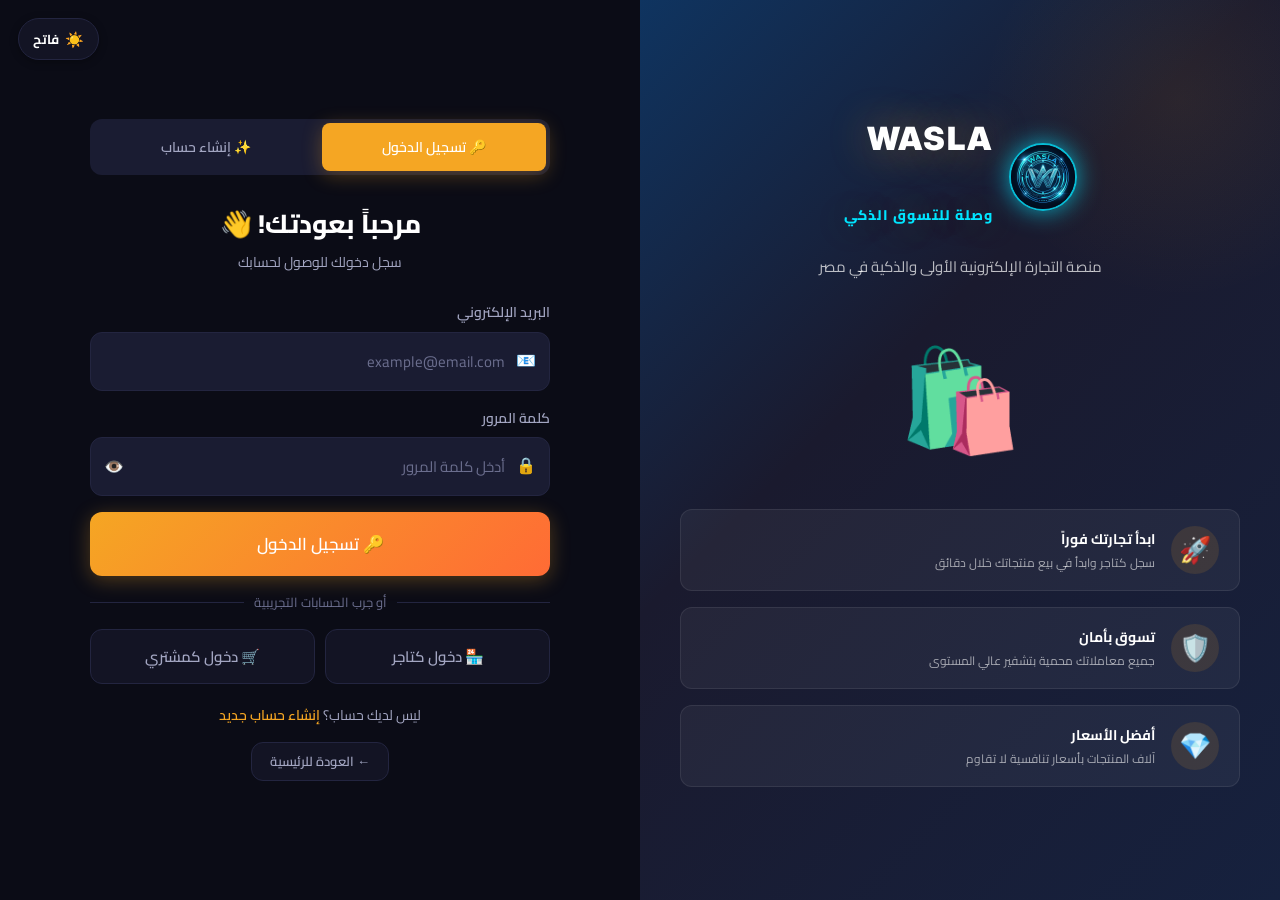
==== commit 489543e6: "Add files via upload" ====
--- a/auth.html
+++ b/auth.html
@@ -2,7 +2,7 @@
 <html lang="ar" dir="rtl">
 <head>
   <meta charset="UTF-8">
-  <meta name="viewport" content="width=device-width, initial-scale=1.0">
+  <meta name="viewport" content="width=device-width, initial-scale=1.0, maximum-scale=1.0, user-scalable=no">
   <title>تسجيل الدخول وإنشاء حساب - WASLA | وصلة</title>
   <link rel="icon" type="image/png" href="assets/logo.png">
   <link rel="stylesheet" href="css/style.css">
@@ -176,9 +176,21 @@
       .auth-right { padding: 24px 16px; }
       .auth-box { max-width: 440px; }
     }
+
+    [data-theme="light"] .auth-page { background: #f8fafc; }
+    [data-theme="light"] .auth-right { background: #ffffff; }
+    [data-theme="light"] .auth-box { background: #ffffff; }
   </style>
 </head>
 <body>
+  <!-- Theme Switcher -->
+  <div style="position:fixed;top:18px;left:18px;z-index:999">
+    <button class="theme-toggle-btn" onclick="Theme.toggle()" title="التبديل إلى الوضع الفاتح (النهار)">
+      <span class="theme-icon">☀️</span>
+      <span class="theme-label">فاتح</span>
+    </button>
+  </div>
+
   <div class="auth-page">
     <!-- Left Branding -->
     <div class="auth-left">
--- a/css/style.css
+++ b/css/style.css
@@ -4,8 +4,8 @@
 
 @import url('https://fonts.googleapis.com/css2?family=Cairo:wght@300;400;500;600;700;800;900&family=Inter:wght@300;400;500;600;700&display=swap');
 
-/* ===== CSS VARIABLES ===== */
-:root {
+/* ===== CSS VARIABLES (DARK THEME - DEFAULT) ===== */
+:root, [data-theme="dark"] {
   --primary: #f5a623;
   --primary-dark: #e0921a;
   --primary-light: #ffc95e;
@@ -18,22 +18,24 @@
   --secondary-light: #16213e;
   --accent: #0f3460;
   --accent-light: #1a4d8f;
-  --bg-main: #0d0d1a;
-  --bg-card: #141428;
-  --bg-card-hover: #1c1c35;
-  --bg-input: #1e1e38;
+  --bg-main: #0b0c16;
+  --bg-card: #131424;
+  --bg-card-hover: #1a1c32;
+  --bg-input: #1a1c32;
   --text-primary: #ffffff;
-  --text-secondary: #a8a8c0;
-  --text-muted: #6b6b88;
-  --border: #2a2a4a;
-  --border-light: #3a3a5c;
+  --text-secondary: #a3a6c2;
+  --text-muted: #6b6e8e;
+  --border: #232540;
+  --border-light: #2f3258;
+  --navbar-bg: rgba(11, 12, 22, 0.94);
+  --navbar-bottom-bg: rgba(11, 12, 22, 0.98);
   --success: #22c55e;
   --danger: #ef4444;
   --warning: #f59e0b;
   --info: #3b82f6;
   --gradient-primary: linear-gradient(135deg, #f5a623, #ff6b35);
   --gradient-dark: linear-gradient(135deg, #1a1a2e, #0f3460);
-  --gradient-card: linear-gradient(145deg, #141428, #1e1e38);
+  --gradient-card: linear-gradient(145deg, #131424, #1a1c32);
   --shadow-sm: 0 2px 8px rgba(0,0,0,0.3);
   --shadow-md: 0 4px 20px rgba(0,0,0,0.4);
   --shadow-lg: 0 8px 40px rgba(0,0,0,0.5);
@@ -42,9 +44,42 @@
   --radius-md: 12px;
   --radius-lg: 20px;
   --radius-xl: 30px;
-  --transition: all 0.3s cubic-bezier(0.4, 0, 0.2, 1);
+  --transition: all 0.25s cubic-bezier(0.4, 0, 0.2, 1);
   --font-ar: 'Cairo', sans-serif;
   --font-en: 'Inter', sans-serif;
+}
+
+/* ===== LUXURY LIGHT THEME (APPLE & STRIPE CLEAN AESTHETIC) ===== */
+[data-theme="light"] {
+  --primary: #f59e0b;
+  --primary-dark: #d97706;
+  --primary-light: #fbbf24;
+  --brand-cyan: #0284c7;
+  --brand-cyan-dark: #0369a1;
+  --brand-cyan-glow: 0 0 20px rgba(2, 132, 199, 0.25);
+  --brand-blue: #2563eb;
+  --brand-gradient: linear-gradient(135deg, #0284c7 0%, #2563eb 100%);
+  --secondary: #ffffff;
+  --secondary-light: #f8fafc;
+  --accent: #e0f2fe;
+  --accent-light: #bae6fd;
+  --bg-main: #f1f5f9;
+  --bg-card: #ffffff;
+  --bg-card-hover: #f8fafc;
+  --bg-input: #f1f5f9;
+  --text-primary: #0f172a;
+  --text-secondary: #334155;
+  --text-muted: #64748b;
+  --border: #e2e8f0;
+  --border-light: #cbd5e1;
+  --navbar-bg: rgba(255, 255, 255, 0.94);
+  --navbar-bottom-bg: rgba(255, 255, 255, 0.98);
+  --gradient-dark: linear-gradient(135deg, #ffffff, #f1f5f9);
+  --gradient-card: linear-gradient(145deg, #ffffff, #f8fafc);
+  --shadow-sm: 0 2px 8px rgba(15, 23, 42, 0.05);
+  --shadow-md: 0 8px 24px rgba(15, 23, 42, 0.08);
+  --shadow-lg: 0 16px 40px rgba(15, 23, 42, 0.12);
+  --shadow-primary: 0 4px 20px rgba(245, 158, 11, 0.25);
 }
 
 /* ===== RESET & BASE ===== */
@@ -58,6 +93,8 @@
   scroll-behavior: smooth;
   overflow-x: hidden;
   max-width: 100vw;
+  touch-action: manipulation;
+  -webkit-text-size-adjust: 100%;
 }
 
 body {
@@ -69,6 +106,7 @@
   max-width: 100vw;
   width: 100%;
   direction: rtl;
+  touch-action: manipulation;
 }
 
 body.ltr {
@@ -270,12 +308,13 @@
   position: sticky;
   top: 0;
   z-index: 1000;
-  background: rgba(13, 13, 26, 0.97);
+  background: var(--navbar-bg);
   backdrop-filter: blur(24px);
   -webkit-backdrop-filter: blur(24px);
   border-bottom: 1px solid var(--border);
   padding: 0 24px;
-  box-shadow: 0 2px 20px rgba(0,0,0,0.3);
+  box-shadow: 0 2px 20px rgba(0,0,0,0.06);
+  transition: background 0.3s ease, border-color 0.3s ease;
 }
 
 .navbar-inner {
@@ -324,8 +363,7 @@
   font-weight: 900;
   font-size: 20px;
   letter-spacing: 2px;
-  color: #ffffff;
-  text-shadow: 0 0 14px rgba(0, 229, 255, 0.5);
+  color: var(--text-primary);
   display: flex;
   align-items: center;
   gap: 4px;
@@ -534,6 +572,42 @@
   border-color: var(--brand-cyan);
   color: #ffffff;
   box-shadow: 0 0 12px rgba(0, 229, 255, 0.3);
+}
+
+/* ===== THEME SWITCHER BUTTON ===== */
+.theme-toggle-btn {
+  position: relative;
+  background: var(--bg-card);
+  border: 1px solid var(--border);
+  border-radius: var(--radius-xl);
+  padding: 8px 14px;
+  color: var(--text-primary);
+  cursor: pointer;
+  display: inline-flex;
+  align-items: center;
+  gap: 6px;
+  font-size: 13px;
+  font-weight: 700;
+  font-family: var(--font-ar);
+  transition: var(--transition);
+  box-shadow: var(--shadow-sm);
+}
+
+.theme-toggle-btn:hover {
+  border-color: var(--brand-cyan);
+  background: var(--bg-card-hover);
+  color: var(--brand-cyan);
+  transform: scale(1.05);
+}
+
+.theme-toggle-btn .theme-icon {
+  font-size: 15px;
+  line-height: 1;
+  transition: transform 0.4s ease;
+}
+
+.theme-toggle-btn:hover .theme-icon {
+  transform: rotate(20deg) scale(1.15);
 }
 
 .nav-user-menu {
@@ -875,9 +949,10 @@
   width: 34px;
   height: 34px;
   border-radius: 50%;
-  background: rgba(13, 13, 26, 0.85);
+  background: var(--bg-card);
   backdrop-filter: blur(8px);
   border: 1px solid var(--border);
+  box-shadow: var(--shadow-sm);
   color: var(--text-secondary);
   cursor: pointer;
   display: flex;
@@ -1487,7 +1562,7 @@
   left: 0;
   right: 0;
   height: 62px;
-  background: rgba(13, 13, 26, 0.98);
+  background: var(--navbar-bottom-bg);
   backdrop-filter: blur(20px);
   -webkit-backdrop-filter: blur(20px);
   border-top: 1px solid var(--border);
@@ -1495,7 +1570,8 @@
   justify-content: space-around;
   align-items: center;
   padding: 0 8px;
-  box-shadow: 0 -4px 25px rgba(0, 0, 0, 0.5);
+  box-shadow: 0 -4px 25px rgba(0, 0, 0, 0.08);
+  transition: background 0.3s ease, border-color 0.3s ease;
 }
 
 .mobile-bottom-nav .mb-nav-item {
@@ -1812,3 +1888,158 @@
 }
 
 .scroll-top:hover { transform: translateY(-3px); }
+
+/* =========================================================
+   LUXURY LIGHT THEME COMPONENT POLISH (APPLE / STRIPE STYLE)
+   ========================================================= */
+[data-theme="light"] html,
+[data-theme="light"] body {
+  background-color: var(--bg-main);
+  color: var(--text-primary);
+}
+
+[data-theme="light"] .navbar {
+  box-shadow: 0 4px 20px rgba(15, 23, 42, 0.05);
+}
+
+[data-theme="light"] .navbar-brand-name {
+  color: #0f172a;
+}
+
+[data-theme="light"] .navbar-brand-sub {
+  color: #0284c7;
+}
+
+[data-theme="light"] .navbar-search input,
+[data-theme="light"] .mobile-search-inner input {
+  background: #ffffff;
+  border-color: #e2e8f0;
+  color: #0f172a;
+  box-shadow: 0 2px 6px rgba(15, 23, 42, 0.04);
+}
+
+[data-theme="light"] .navbar-search input:focus,
+[data-theme="light"] .mobile-search-inner input:focus {
+  border-color: #0284c7;
+  background: #ffffff;
+  box-shadow: 0 0 0 3px rgba(2, 132, 199, 0.15);
+}
+
+[data-theme="light"] .nav-icon-btn {
+  background: #ffffff;
+  border-color: #e2e8f0;
+  color: #334155;
+  box-shadow: 0 1px 4px rgba(15, 23, 42, 0.04);
+}
+
+[data-theme="light"] .nav-icon-btn:hover {
+  background: #f8fafc;
+  color: #0284c7;
+  border-color: #0284c7;
+}
+
+[data-theme="light"] .nav-login-pill {
+  background: rgba(2, 132, 199, 0.08);
+  border-color: rgba(2, 132, 199, 0.3);
+  color: #0284c7;
+}
+
+[data-theme="light"] .nav-login-pill:hover {
+  background: rgba(2, 132, 199, 0.16);
+  color: #0369a1;
+}
+
+[data-theme="light"] .nav-dropdown {
+  background: #ffffff;
+  border-color: #e2e8f0;
+  box-shadow: 0 12px 36px rgba(15, 23, 42, 0.12);
+}
+
+[data-theme="light"] .nav-dropdown a,
+[data-theme="light"] .nav-dropdown button {
+  color: #334155;
+}
+
+[data-theme="light"] .nav-dropdown a:hover,
+[data-theme="light"] .nav-dropdown button:hover {
+  background: #f1f5f9;
+  color: #0284c7;
+}
+
+[data-theme="light"] .product-card {
+  box-shadow: 0 4px 18px rgba(15, 23, 42, 0.06);
+}
+
+[data-theme="light"] .product-card:hover {
+  box-shadow: 0 16px 36px rgba(15, 23, 42, 0.1), 0 0 0 1px rgba(2, 132, 199, 0.25);
+  border-color: #0284c7;
+}
+
+[data-theme="light"] .product-card-image {
+  background: #f8fafc;
+}
+
+[data-theme="light"] .category-card {
+  background: #ffffff;
+  border-color: #e2e8f0;
+  box-shadow: 0 2px 10px rgba(15, 23, 42, 0.04);
+}
+
+[data-theme="light"] .category-card:hover {
+  border-color: #0284c7;
+  box-shadow: 0 8px 24px rgba(2, 132, 199, 0.15);
+}
+
+[data-theme="light"] .features-bar {
+  background: #ffffff;
+  border-color: #e2e8f0;
+}
+
+[data-theme="light"] .footer {
+  background: #ffffff;
+  border-top: 1px solid #e2e8f0;
+}
+
+[data-theme="light"] .footer-brand p,
+[data-theme="light"] .footer-col ul li a {
+  color: #475569;
+}
+
+[data-theme="light"] .footer-col ul li a:hover {
+  color: #0284c7;
+}
+
+[data-theme="light"] .footer-bottom {
+  border-top: 1px solid #e2e8f0;
+  color: #64748b;
+}
+
+[data-theme="light"] .social-btn {
+  background: #f1f5f9;
+  border-color: #e2e8f0;
+}
+
+[data-theme="light"] .modal {
+  background: #ffffff;
+  border-color: #e2e8f0;
+  box-shadow: 0 20px 60px rgba(15, 23, 42, 0.18);
+}
+
+[data-theme="light"] .filter-sidebar {
+  box-shadow: 0 4px 20px rgba(15, 23, 42, 0.05);
+}
+
+[data-theme="light"] .sort-bar {
+  box-shadow: 0 2px 10px rgba(15, 23, 42, 0.04);
+}
+
+[data-theme="light"] .cart-summary {
+  background: #ffffff;
+  border-color: #e2e8f0;
+  box-shadow: 0 4px 20px rgba(15, 23, 42, 0.06);
+}
+
+[data-theme="light"] .cart-item {
+  background: #ffffff;
+  border-color: #e2e8f0;
+}
